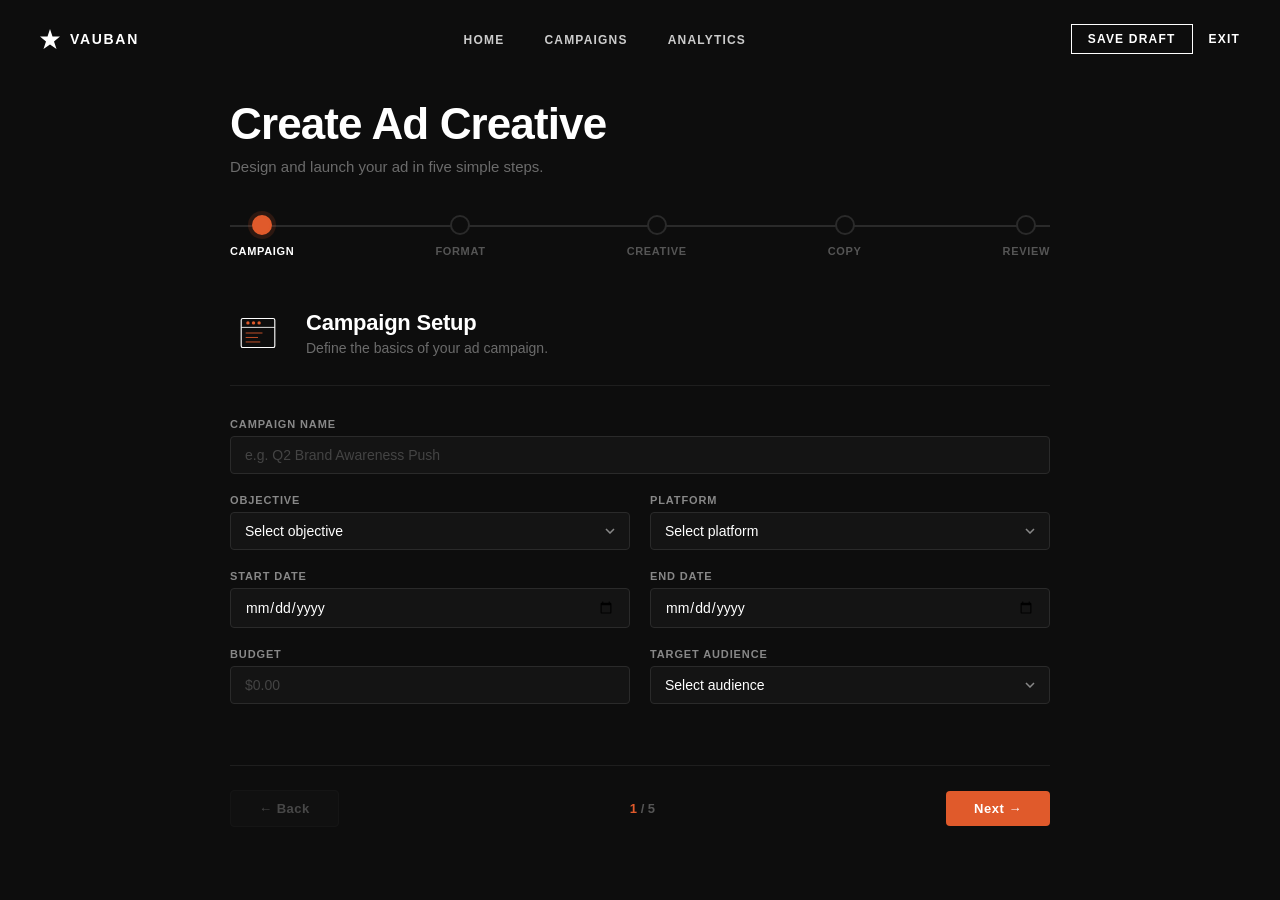
==== ad-workflow.html @ c6dcc896 "Add multi-step ad creative workflow 5-step wizard: Campaign Setup, Ad Format, Creative Design, Copy " ====
<!DOCTYPE html>
<html lang="en">
<head>
  <meta charset="UTF-8" />
  <meta name="viewport" content="width=device-width, initial-scale=1.0" />
  <title>Vauban — Create Ad</title>
  <link rel="stylesheet" href="styles.css" />
  <link rel="stylesheet" href="ad-workflow.css" />
</head>
<body>

  <!-- Navigation -->
  <nav class="nav">
    <div class="nav-logo">
      <svg width="20" height="20" viewBox="0 0 20 20" fill="none" xmlns="http://www.w3.org/2000/svg">
        <path d="M10 0L12.5 7.5H20L14 12.5L16.5 20L10 15.5L3.5 20L6 12.5L0 7.5H7.5L10 0Z" fill="white"/>
      </svg>
      <span class="nav-logo-text">VAUBAN</span>
    </div>
    <ul class="nav-links">
      <li><a href="index.html">HOME</a></li>
      <li><a href="#">CAMPAIGNS</a></li>
      <li><a href="#">ANALYTICS</a></li>
    </ul>
    <div class="nav-actions">
      <a href="#" class="btn-login">SAVE DRAFT</a>
      <a href="#" class="btn-get-started">EXIT</a>
    </div>
  </nav>

  <!-- Workflow Container -->
  <main class="workflow">

    <!-- Page Header -->
    <div class="workflow-header">
      <h1 class="workflow-title">Create Ad Creative</h1>
      <p class="workflow-subtitle">Design and launch your ad in five simple steps.</p>
    </div>

    <!-- Step Progress Bar -->
    <div class="stepper">
      <div class="stepper-track">
        <div class="stepper-fill" id="stepperFill"></div>
      </div>
      <div class="stepper-steps">
        <button class="stepper-step active" data-step="1">
          <span class="stepper-dot"></span>
          <span class="stepper-label">Campaign</span>
        </button>
        <button class="stepper-step" data-step="2">
          <span class="stepper-dot"></span>
          <span class="stepper-label">Format</span>
        </button>
        <button class="stepper-step" data-step="3">
          <span class="stepper-dot"></span>
          <span class="stepper-label">Creative</span>
        </button>
        <button class="stepper-step" data-step="4">
          <span class="stepper-dot"></span>
          <span class="stepper-label">Copy</span>
        </button>
        <button class="stepper-step" data-step="5">
          <span class="stepper-dot"></span>
          <span class="stepper-label">Review</span>
        </button>
      </div>
    </div>

    <!-- Step Panels -->
    <div class="steps-container">

      <!-- Step 1: Campaign Setup -->
      <section class="step-panel active" data-panel="1">
        <div class="panel-header">
          <div class="panel-icon">
            <svg viewBox="0 0 100 100" fill="none" xmlns="http://www.w3.org/2000/svg">
              <rect x="20" y="24" width="60" height="52" rx="3" stroke="white" stroke-width="2"/>
              <line x1="20" y1="40" x2="80" y2="40" stroke="white" stroke-width="1.5"/>
              <circle cx="32" cy="32" r="3" fill="#e05a2b"/>
              <circle cx="42" cy="32" r="3" fill="#e05a2b"/>
              <circle cx="52" cy="32" r="3" fill="#e05a2b"/>
              <line x1="28" y1="50" x2="58" y2="50" stroke="#e05a2b" stroke-width="1.5"/>
              <line x1="28" y1="58" x2="50" y2="58" stroke="#e05a2b" stroke-width="1.5"/>
              <line x1="28" y1="66" x2="54" y2="66" stroke="#e05a2b" stroke-width="1.5"/>
            </svg>
          </div>
          <div>
            <h2 class="panel-title">Campaign Setup</h2>
            <p class="panel-desc">Define the basics of your ad campaign.</p>
          </div>
        </div>
        <div class="form-grid">
          <div class="form-group full-width">
            <label class="form-label" for="campaignName">Campaign Name</label>
            <input type="text" id="campaignName" class="form-input" placeholder="e.g. Q2 Brand Awareness Push" />
          </div>
          <div class="form-group">
            <label class="form-label" for="objective">Objective</label>
            <select id="objective" class="form-select">
              <option value="">Select objective</option>
              <option value="awareness">Brand Awareness</option>
              <option value="traffic">Website Traffic</option>
              <option value="engagement">Engagement</option>
              <option value="leads">Lead Generation</option>
              <option value="conversions">Conversions</option>
              <option value="app-installs">App Installs</option>
            </select>
          </div>
          <div class="form-group">
            <label class="form-label" for="platform">Platform</label>
            <select id="platform" class="form-select">
              <option value="">Select platform</option>
              <option value="meta">Meta (Facebook & Instagram)</option>
              <option value="google">Google Ads</option>
              <option value="tiktok">TikTok</option>
              <option value="linkedin">LinkedIn</option>
              <option value="x">X (Twitter)</option>
              <option value="youtube">YouTube</option>
            </select>
          </div>
          <div class="form-group">
            <label class="form-label" for="startDate">Start Date</label>
            <input type="date" id="startDate" class="form-input" />
          </div>
          <div class="form-group">
            <label class="form-label" for="endDate">End Date</label>
            <input type="date" id="endDate" class="form-input" />
          </div>
          <div class="form-group">
            <label class="form-label" for="budget">Budget</label>
            <input type="text" id="budget" class="form-input" placeholder="$0.00" />
          </div>
          <div class="form-group">
            <label class="form-label" for="audience">Target Audience</label>
            <select id="audience" class="form-select">
              <option value="">Select audience</option>
              <option value="broad">Broad Reach</option>
              <option value="custom">Custom Audience</option>
              <option value="lookalike">Lookalike Audience</option>
              <option value="retargeting">Retargeting</option>
            </select>
          </div>
        </div>
      </section>

      <!-- Step 2: Ad Format -->
      <section class="step-panel" data-panel="2">
        <div class="panel-header">
          <div class="panel-icon">
            <svg viewBox="0 0 100 100" fill="none" xmlns="http://www.w3.org/2000/svg">
              <rect x="12" y="22" width="34" height="56" rx="3" stroke="white" stroke-width="2"/>
              <rect x="54" y="22" width="34" height="34" rx="3" stroke="white" stroke-width="2"/>
              <rect x="54" y="64" width="34" height="14" rx="2" stroke="white" stroke-width="2"/>
              <line x1="20" y1="38" x2="38" y2="38" stroke="#e05a2b" stroke-width="1.5"/>
              <line x1="20" y1="46" x2="34" y2="46" stroke="#e05a2b" stroke-width="1.5"/>
              <polygon points="67,34 67,48 79,41" stroke="#e05a2b" stroke-width="2" fill="none"/>
            </svg>
          </div>
          <div>
            <h2 class="panel-title">Ad Format</h2>
            <p class="panel-desc">Choose how your ad will appear.</p>
          </div>
        </div>
        <div class="format-grid">
          <label class="format-card">
            <input type="radio" name="adFormat" value="single-image" checked />
            <div class="format-card-inner">
              <svg viewBox="0 0 80 80" fill="none" xmlns="http://www.w3.org/2000/svg">
                <rect x="8" y="14" width="64" height="52" rx="3" stroke="white" stroke-width="1.5"/>
                <circle cx="26" cy="32" r="6" stroke="#e05a2b" stroke-width="1.5"/>
                <polyline points="8,54 28,38 48,50 58,42 72,54" stroke="#e05a2b" stroke-width="1.5" fill="none"/>
              </svg>
              <span class="format-name">Single Image</span>
              <span class="format-desc">One powerful static visual</span>
            </div>
          </label>
          <label class="format-card">
            <input type="radio" name="adFormat" value="carousel" />
            <div class="format-card-inner">
              <svg viewBox="0 0 80 80" fill="none" xmlns="http://www.w3.org/2000/svg">
                <rect x="4" y="18" width="40" height="44" rx="3" stroke="white" stroke-width="1.5"/>
                <rect x="20" y="14" width="40" height="44" rx="3" stroke="white" stroke-width="1.5" fill="#0d0d0d"/>
                <rect x="36" y="10" width="40" height="44" rx="3" stroke="white" stroke-width="1.5" fill="#0d0d0d"/>
                <line x1="44" y1="28" x2="68" y2="28" stroke="#e05a2b" stroke-width="1.5"/>
                <line x1="44" y1="36" x2="62" y2="36" stroke="#e05a2b" stroke-width="1.5"/>
              </svg>
              <span class="format-name">Carousel</span>
              <span class="format-desc">Multiple swipeable cards</span>
            </div>
          </label>
          <label class="format-card">
            <input type="radio" name="adFormat" value="video" />
            <div class="format-card-inner">
              <svg viewBox="0 0 80 80" fill="none" xmlns="http://www.w3.org/2000/svg">
                <rect x="8" y="14" width="64" height="52" rx="3" stroke="white" stroke-width="1.5"/>
                <polygon points="32,28 32,52 56,40" stroke="#e05a2b" stroke-width="2" fill="none"/>
              </svg>
              <span class="format-name">Video</span>
              <span class="format-desc">Short-form video ad</span>
            </div>
          </label>
          <label class="format-card">
            <input type="radio" name="adFormat" value="stories" />
            <div class="format-card-inner">
              <svg viewBox="0 0 80 80" fill="none" xmlns="http://www.w3.org/2000/svg">
                <rect x="22" y="6" width="36" height="68" rx="4" stroke="white" stroke-width="1.5"/>
                <rect x="26" y="12" width="28" height="50" rx="2" stroke="white" stroke-width="1"/>
                <circle cx="40" cy="68" r="2" stroke="white" stroke-width="1"/>
                <line x1="30" y1="30" x2="50" y2="30" stroke="#e05a2b" stroke-width="1.5"/>
                <line x1="30" y1="38" x2="44" y2="38" stroke="#e05a2b" stroke-width="1.5"/>
              </svg>
              <span class="format-name">Stories</span>
              <span class="format-desc">Full-screen vertical format</span>
            </div>
          </label>
          <label class="format-card">
            <input type="radio" name="adFormat" value="banner" />
            <div class="format-card-inner">
              <svg viewBox="0 0 80 80" fill="none" xmlns="http://www.w3.org/2000/svg">
                <rect x="4" y="28" width="72" height="24" rx="2" stroke="white" stroke-width="1.5"/>
                <line x1="12" y1="36" x2="40" y2="36" stroke="#e05a2b" stroke-width="1.5"/>
                <line x1="12" y1="44" x2="32" y2="44" stroke="#e05a2b" stroke-width="1.5"/>
                <rect x="56" y="34" width="14" height="12" rx="2" stroke="#e05a2b" stroke-width="1.5"/>
              </svg>
              <span class="format-name">Banner</span>
              <span class="format-desc">Standard display banner</span>
            </div>
          </label>
          <label class="format-card">
            <input type="radio" name="adFormat" value="native" />
            <div class="format-card-inner">
              <svg viewBox="0 0 80 80" fill="none" xmlns="http://www.w3.org/2000/svg">
                <rect x="8" y="10" width="64" height="60" rx="3" stroke="white" stroke-width="1.5"/>
                <rect x="14" y="16" width="52" height="28" rx="2" stroke="white" stroke-width="1"/>
                <line x1="14" y1="52" x2="52" y2="52" stroke="#e05a2b" stroke-width="1.5"/>
                <line x1="14" y1="60" x2="40" y2="60" stroke="#e05a2b" stroke-width="1.5"/>
              </svg>
              <span class="format-name">Native</span>
              <span class="format-desc">Blends with platform content</span>
            </div>
          </label>
        </div>
        <div class="form-grid" style="margin-top: 32px;">
          <div class="form-group">
            <label class="form-label" for="aspectRatio">Aspect Ratio</label>
            <select id="aspectRatio" class="form-select">
              <option value="1:1">1:1 Square</option>
              <option value="16:9">16:9 Landscape</option>
              <option value="9:16">9:16 Portrait</option>
              <option value="4:5">4:5 Vertical</option>
            </select>
          </div>
          <div class="form-group">
            <label class="form-label" for="placement">Placement</label>
            <select id="placement" class="form-select">
              <option value="auto">Automatic</option>
              <option value="feed">Feed</option>
              <option value="stories">Stories / Reels</option>
              <option value="sidebar">Sidebar</option>
              <option value="search">Search Results</option>
            </select>
          </div>
        </div>
      </section>

      <!-- Step 3: Creative Design -->
      <section class="step-panel" data-panel="3">
        <div class="panel-header">
          <div class="panel-icon">
            <svg viewBox="0 0 100 100" fill="none" xmlns="http://www.w3.org/2000/svg">
              <rect x="18" y="18" width="64" height="64" rx="3" stroke="white" stroke-width="2"/>
              <circle cx="36" cy="38" r="8" stroke="#e05a2b" stroke-width="2"/>
              <polyline points="18,70 38,50 56,62 68,48 82,62" stroke="#e05a2b" stroke-width="2" fill="none"/>
              <line x1="62" y1="18" x2="62" y2="38" stroke="white" stroke-width="1.5"/>
              <line x1="62" y1="28" x2="82" y2="28" stroke="white" stroke-width="1.5"/>
            </svg>
          </div>
          <div>
            <h2 class="panel-title">Creative Design</h2>
            <p class="panel-desc">Upload assets and design your ad visual.</p>
          </div>
        </div>
        <div class="creative-layout">
          <div class="upload-zone" id="uploadZone">
            <svg width="48" height="48" viewBox="0 0 48 48" fill="none" xmlns="http://www.w3.org/2000/svg">
              <rect x="4" y="4" width="40" height="40" rx="4" stroke="#444" stroke-width="1.5" stroke-dasharray="4 4"/>
              <line x1="24" y1="14" x2="24" y2="34" stroke="#e05a2b" stroke-width="2"/>
              <line x1="14" y1="24" x2="34" y2="24" stroke="#e05a2b" stroke-width="2"/>
            </svg>
            <p class="upload-text">Drag and drop files here, or <span class="upload-link">browse</span></p>
            <p class="upload-hint">PNG, JPG, MP4 up to 50MB</p>
          </div>
          <div class="design-options">
            <div class="form-group">
              <label class="form-label" for="bgColor">Background Color</label>
              <div class="color-input-wrap">
                <input type="color" id="bgColor" class="form-color" value="#0d0d0d" />
                <input type="text" class="form-input" value="#0d0d0d" placeholder="#000000" />
              </div>
            </div>
            <div class="form-group">
              <label class="form-label" for="accentColor">Accent Color</label>
              <div class="color-input-wrap">
                <input type="color" id="accentColor" class="form-color" value="#e05a2b" />
                <input type="text" class="form-input" value="#e05a2b" placeholder="#e05a2b" />
              </div>
            </div>
            <div class="form-group">
              <label class="form-label">Logo Position</label>
              <div class="position-grid">
                <button class="pos-btn active" data-pos="top-left">TL</button>
                <button class="pos-btn" data-pos="top-center">TC</button>
                <button class="pos-btn" data-pos="top-right">TR</button>
                <button class="pos-btn" data-pos="bottom-left">BL</button>
                <button class="pos-btn" data-pos="bottom-center">BC</button>
                <button class="pos-btn" data-pos="bottom-right">BR</button>
              </div>
            </div>
            <div class="form-group">
              <label class="form-label" for="overlayStyle">Overlay Style</label>
              <select id="overlayStyle" class="form-select">
                <option value="none">None</option>
                <option value="gradient-dark">Dark Gradient</option>
                <option value="gradient-light">Light Gradient</option>
                <option value="solid-dark">Solid Dark Overlay</option>
                <option value="blur">Background Blur</option>
              </select>
            </div>
          </div>
        </div>
      </section>

      <!-- Step 4: Copy & Text -->
      <section class="step-panel" data-panel="4">
        <div class="panel-header">
          <div class="panel-icon">
            <svg viewBox="0 0 100 100" fill="none" xmlns="http://www.w3.org/2000/svg">
              <rect x="18" y="20" width="64" height="60" rx="3" stroke="white" stroke-width="2"/>
              <line x1="28" y1="36" x2="72" y2="36" stroke="#e05a2b" stroke-width="2.5"/>
              <line x1="28" y1="48" x2="66" y2="48" stroke="#e05a2b" stroke-width="1.5"/>
              <line x1="28" y1="56" x2="58" y2="56" stroke="#e05a2b" stroke-width="1.5"/>
              <line x1="28" y1="64" x2="62" y2="64" stroke="#e05a2b" stroke-width="1.5"/>
              <path d="M42 14 L50 20 L58 14" stroke="white" stroke-width="2" fill="none"/>
            </svg>
          </div>
          <div>
            <h2 class="panel-title">Copy & Text</h2>
            <p class="panel-desc">Write compelling ad copy that converts.</p>
          </div>
        </div>
        <div class="form-grid">
          <div class="form-group full-width">
            <label class="form-label" for="headline">Headline</label>
            <input type="text" id="headline" class="form-input" placeholder="Grab attention in a few words" maxlength="40" />
            <span class="char-count"><span id="headlineCount">0</span>/40</span>
          </div>
          <div class="form-group full-width">
            <label class="form-label" for="primaryText">Primary Text</label>
            <textarea id="primaryText" class="form-textarea" rows="3" placeholder="Tell your story. What makes your offer unique?" maxlength="125"></textarea>
            <span class="char-count"><span id="primaryCount">0</span>/125</span>
          </div>
          <div class="form-group full-width">
            <label class="form-label" for="description">Description</label>
            <textarea id="description" class="form-textarea" rows="2" placeholder="Additional details shown below the headline" maxlength="250"></textarea>
            <span class="char-count"><span id="descCount">0</span>/250</span>
          </div>
          <div class="form-group">
            <label class="form-label" for="ctaButton">Call to Action</label>
            <select id="ctaButton" class="form-select">
              <option value="learn-more">Learn More</option>
              <option value="shop-now">Shop Now</option>
              <option value="sign-up">Sign Up</option>
              <option value="get-started">Get Started</option>
              <option value="book-now">Book Now</option>
              <option value="contact-us">Contact Us</option>
              <option value="download">Download</option>
              <option value="apply-now">Apply Now</option>
            </select>
          </div>
          <div class="form-group">
            <label class="form-label" for="destUrl">Destination URL</label>
            <input type="url" id="destUrl" class="form-input" placeholder="https://example.com/landing" />
          </div>
          <div class="form-group full-width">
            <label class="form-label" for="displayUrl">Display URL (optional)</label>
            <input type="text" id="displayUrl" class="form-input" placeholder="example.com/promo" />
          </div>
        </div>
      </section>

      <!-- Step 5: Review & Launch -->
      <section class="step-panel" data-panel="5">
        <div class="panel-header">
          <div class="panel-icon">
            <svg viewBox="0 0 100 100" fill="none" xmlns="http://www.w3.org/2000/svg">
              <circle cx="50" cy="50" r="30" stroke="white" stroke-width="2"/>
              <polyline points="38,50 48,60 66,40" stroke="#e05a2b" stroke-width="3" fill="none"/>
              <line x1="50" y1="14" x2="50" y2="20" stroke="white" stroke-width="2"/>
              <line x1="50" y1="80" x2="50" y2="86" stroke="white" stroke-width="2"/>
              <line x1="14" y1="50" x2="20" y2="50" stroke="white" stroke-width="2"/>
              <line x1="80" y1="50" x2="86" y2="50" stroke="white" stroke-width="2"/>
            </svg>
          </div>
          <div>
            <h2 class="panel-title">Review & Launch</h2>
            <p class="panel-desc">Double-check everything before going live.</p>
          </div>
        </div>
        <div class="review-grid">
          <div class="review-card">
            <h3 class="review-card-title">Campaign</h3>
            <div class="review-row"><span class="review-label">Name</span><span class="review-value" id="revName">--</span></div>
            <div class="review-row"><span class="review-label">Objective</span><span class="review-value" id="revObjective">--</span></div>
            <div class="review-row"><span class="review-label">Platform</span><span class="review-value" id="revPlatform">--</span></div>
            <div class="review-row"><span class="review-label">Budget</span><span class="review-value" id="revBudget">--</span></div>
            <div class="review-row"><span class="review-label">Schedule</span><span class="review-value" id="revSchedule">--</span></div>
          </div>
          <div class="review-card">
            <h3 class="review-card-title">Format & Creative</h3>
            <div class="review-row"><span class="review-label">Ad Format</span><span class="review-value" id="revFormat">--</span></div>
            <div class="review-row"><span class="review-label">Aspect Ratio</span><span class="review-value" id="revRatio">--</span></div>
            <div class="review-row"><span class="review-label">Placement</span><span class="review-value" id="revPlacement">--</span></div>
            <div class="review-row"><span class="review-label">Overlay</span><span class="review-value" id="revOverlay">--</span></div>
          </div>
          <div class="review-card">
            <h3 class="review-card-title">Ad Copy</h3>
            <div class="review-row"><span class="review-label">Headline</span><span class="review-value" id="revHeadline">--</span></div>
            <div class="review-row"><span class="review-label">Primary Text</span><span class="review-value" id="revPrimary">--</span></div>
            <div class="review-row"><span class="review-label">CTA</span><span class="review-value" id="revCta">--</span></div>
            <div class="review-row"><span class="review-label">Destination</span><span class="review-value" id="revUrl">--</span></div>
          </div>
        </div>
      </section>
    </div>

    <!-- Navigation Buttons -->
    <div class="workflow-nav">
      <button class="wf-btn wf-btn-secondary" id="btnBack" disabled>
        &larr; Back
      </button>
      <div class="step-indicator">
        <span id="currentStep">1</span> / 5
      </div>
      <button class="wf-btn wf-btn-primary" id="btnNext">
        Next &rarr;
      </button>
    </div>

  </main>

  <script src="ad-workflow.js"></script>
</body>
</html>
---- styles.css ----
/* ── Reset & base ── */
*, *::before, *::after {
  box-sizing: border-box;
  margin: 0;
  padding: 0;
}

html, body {
  height: 100%;
}

body {
  background-color: #0d0d0d;
  color: #ffffff;
  font-family: -apple-system, BlinkMacSystemFont, 'Segoe UI', Helvetica, Arial, sans-serif;
  -webkit-font-smoothing: antialiased;
}

a {
  text-decoration: none;
  color: inherit;
}

/* ── Navigation ── */
.nav {
  display: flex;
  align-items: center;
  justify-content: space-between;
  padding: 24px 40px;
  position: fixed;
  top: 0;
  left: 0;
  right: 0;
  z-index: 100;
  background: #0d0d0d;
}

.nav-logo {
  display: flex;
  align-items: center;
  gap: 10px;
}

.nav-logo svg {
  flex-shrink: 0;
}

.nav-logo-text {
  font-size: 14px;
  font-weight: 700;
  letter-spacing: 0.12em;
  color: #ffffff;
}

.nav-links {
  display: flex;
  list-style: none;
  gap: 40px;
}

.nav-links a {
  font-size: 12px;
  font-weight: 600;
  letter-spacing: 0.1em;
  color: #cccccc;
  transition: color 0.2s;
}

.nav-links a:hover {
  color: #ffffff;
}

.nav-actions {
  display: flex;
  align-items: center;
  gap: 16px;
}

.btn-login {
  font-size: 12px;
  font-weight: 600;
  letter-spacing: 0.1em;
  color: #ffffff;
  border: 1px solid #ffffff;
  padding: 7px 16px;
  transition: background 0.2s, color 0.2s;
}

.btn-login:hover {
  background: #ffffff;
  color: #0d0d0d;
}

.btn-get-started {
  font-size: 12px;
  font-weight: 600;
  letter-spacing: 0.1em;
  color: #ffffff;
  transition: opacity 0.2s;
}

.btn-get-started:hover {
  opacity: 0.7;
}

/* ── Hero ── */
.hero {
  display: flex;
  align-items: flex-end;
  min-height: 100vh;
  padding: 0 40px 80px;
}

.hero-content {
  max-width: 700px;
}

.hero-title {
  font-size: clamp(36px, 5.5vw, 72px);
  font-weight: 800;
  line-height: 1.08;
  letter-spacing: -0.02em;
  color: #ffffff;
}

.hero-subtitle {
  color: #6b6b6b;
  font-weight: 700;
}

.hero-cta {
  display: inline-block;
  margin-top: 32px;
  font-size: 16px;
  font-weight: 600;
  color: #e05a2b;
  letter-spacing: 0.01em;
  transition: opacity 0.2s;
}

.hero-cta:hover {
  opacity: 0.8;
}

/* ── Process section ── */
.process {
  padding: 0 0 80px;
}

.process-divider {
  height: 1px;
  background: #2a2a2a;
  margin: 0 40px 0;
}

.process-steps {
  display: flex;
  align-items: center;
  padding: 0 40px;
  gap: 0;
  overflow-x: auto;
}

/* Connector line between steps / box */
.connector {
  flex: 0 0 1px;
  width: 40px;
  height: 1px;
  background: #e05a2b;
  min-width: 24px;
}

/* Process box that wraps Pick → Invest */
.process-box {
  display: flex;
  align-items: center;
  border: 1px solid #2a2a2a;
  padding: 0 8px;
  gap: 0;
}

/* Individual step */
.step {
  display: flex;
  flex-direction: column;
  align-items: center;
  padding: 20px 24px 28px;
  gap: 16px;
  min-width: 120px;
}

.step-outside {
  min-width: 140px;
}

.step-label {
  font-size: 12px;
  font-weight: 500;
  letter-spacing: 0.04em;
  color: #888888;
  white-space: nowrap;
  align-self: center;
}

.step-icon {
  width: 80px;
  height: 80px;
  display: flex;
  align-items: center;
  justify-content: center;
}

.step-icon svg {
  width: 100%;
  height: 100%;
}

/* ── Responsive ── */
@media (max-width: 900px) {
  .nav-links {
    display: none;
  }

  .hero {
    padding-bottom: 60px;
  }

  .process-steps {
    padding: 0 20px;
  }

  .step {
    min-width: 90px;
    padding: 16px 12px 20px;
  }

  .step-icon {
    width: 60px;
    height: 60px;
  }
}

@media (max-width: 600px) {
  .nav {
    padding: 18px 20px;
  }

  .hero {
    padding: 0 20px 48px;
  }

  .process-divider {
    margin: 0 20px;
  }
}
---- ad-workflow.css ----
/* ── Workflow Layout ── */
.workflow {
  max-width: 900px;
  margin: 0 auto;
  padding: 100px 40px 60px;
}

.workflow-header {
  margin-bottom: 40px;
}

.workflow-title {
  font-size: clamp(28px, 4vw, 44px);
  font-weight: 800;
  letter-spacing: -0.02em;
  line-height: 1.1;
}

.workflow-subtitle {
  margin-top: 10px;
  font-size: 15px;
  color: #6b6b6b;
  font-weight: 500;
}

/* ── Stepper ── */
.stepper {
  position: relative;
  margin-bottom: 48px;
}

.stepper-track {
  position: absolute;
  top: 10px;
  left: 0;
  right: 0;
  height: 2px;
  background: #2a2a2a;
  z-index: 0;
}

.stepper-fill {
  height: 100%;
  width: 0%;
  background: #e05a2b;
  transition: width 0.4s ease;
}

.stepper-steps {
  display: flex;
  justify-content: space-between;
  position: relative;
  z-index: 1;
}

.stepper-step {
  display: flex;
  flex-direction: column;
  align-items: center;
  gap: 10px;
  background: none;
  border: none;
  cursor: pointer;
  padding: 0;
}

.stepper-dot {
  width: 20px;
  height: 20px;
  border-radius: 50%;
  border: 2px solid #2a2a2a;
  background: #0d0d0d;
  transition: border-color 0.3s, background 0.3s, box-shadow 0.3s;
}

.stepper-step.active .stepper-dot,
.stepper-step.completed .stepper-dot {
  border-color: #e05a2b;
  background: #e05a2b;
  box-shadow: 0 0 0 4px rgba(224, 90, 43, 0.15);
}

.stepper-step.completed .stepper-dot {
  box-shadow: none;
}

.stepper-label {
  font-size: 11px;
  font-weight: 600;
  letter-spacing: 0.06em;
  text-transform: uppercase;
  color: #555;
  transition: color 0.3s;
}

.stepper-step.active .stepper-label {
  color: #ffffff;
}

.stepper-step.completed .stepper-label {
  color: #e05a2b;
}

/* ── Step Panels ── */
.steps-container {
  min-height: 420px;
}

.step-panel {
  display: none;
  animation: fadeIn 0.35s ease;
}

.step-panel.active {
  display: block;
}

@keyframes fadeIn {
  from { opacity: 0; transform: translateY(12px); }
  to   { opacity: 1; transform: translateY(0); }
}

.panel-header {
  display: flex;
  align-items: center;
  gap: 20px;
  margin-bottom: 32px;
  padding-bottom: 24px;
  border-bottom: 1px solid #1e1e1e;
}

.panel-icon {
  width: 56px;
  height: 56px;
  flex-shrink: 0;
}

.panel-icon svg {
  width: 100%;
  height: 100%;
}

.panel-title {
  font-size: 22px;
  font-weight: 700;
  letter-spacing: -0.01em;
}

.panel-desc {
  margin-top: 4px;
  font-size: 14px;
  color: #6b6b6b;
  font-weight: 400;
}

/* ── Forms ── */
.form-grid {
  display: grid;
  grid-template-columns: 1fr 1fr;
  gap: 20px;
}

.form-group {
  display: flex;
  flex-direction: column;
  gap: 6px;
  position: relative;
}

.form-group.full-width {
  grid-column: 1 / -1;
}

.form-label {
  font-size: 11px;
  font-weight: 600;
  text-transform: uppercase;
  letter-spacing: 0.08em;
  color: #888;
}

.form-input,
.form-select,
.form-textarea {
  background: #141414;
  border: 1px solid #2a2a2a;
  color: #ffffff;
  font-family: inherit;
  font-size: 14px;
  font-weight: 500;
  padding: 10px 14px;
  border-radius: 4px;
  outline: none;
  transition: border-color 0.2s;
}

.form-input:focus,
.form-select:focus,
.form-textarea:focus {
  border-color: #e05a2b;
}

.form-input::placeholder,
.form-textarea::placeholder {
  color: #444;
}

.form-select {
  appearance: none;
  background-image: url("data:image/svg+xml,%3Csvg width='10' height='6' viewBox='0 0 10 6' fill='none' xmlns='http://www.w3.org/2000/svg'%3E%3Cpath d='M1 1L5 5L9 1' stroke='%23888' stroke-width='1.5'/%3E%3C/svg%3E");
  background-repeat: no-repeat;
  background-position: right 14px center;
  padding-right: 36px;
}

.form-select option {
  background: #141414;
  color: #ffffff;
}

.form-textarea {
  resize: vertical;
  min-height: 60px;
}

.char-count {
  position: absolute;
  right: 0;
  top: 0;
  font-size: 10px;
  color: #555;
  font-weight: 500;
}

/* ── Format Cards (Step 2) ── */
.format-grid {
  display: grid;
  grid-template-columns: repeat(3, 1fr);
  gap: 16px;
}

.format-card {
  cursor: pointer;
}

.format-card input {
  display: none;
}

.format-card-inner {
  display: flex;
  flex-direction: column;
  align-items: center;
  gap: 10px;
  padding: 24px 16px 20px;
  border: 1px solid #2a2a2a;
  border-radius: 6px;
  transition: border-color 0.2s, background 0.2s;
}

.format-card-inner svg {
  width: 56px;
  height: 56px;
}

.format-card input:checked + .format-card-inner {
  border-color: #e05a2b;
  background: rgba(224, 90, 43, 0.06);
}

.format-card-inner:hover {
  border-color: #444;
}

.format-name {
  font-size: 13px;
  font-weight: 700;
  color: #fff;
}

.format-desc {
  font-size: 11px;
  color: #666;
  text-align: center;
}

/* ── Creative Design (Step 3) ── */
.creative-layout {
  display: grid;
  grid-template-columns: 1fr 1fr;
  gap: 28px;
}

.upload-zone {
  display: flex;
  flex-direction: column;
  align-items: center;
  justify-content: center;
  gap: 14px;
  padding: 48px 24px;
  border: 2px dashed #2a2a2a;
  border-radius: 8px;
  text-align: center;
  transition: border-color 0.2s;
  cursor: pointer;
  min-height: 240px;
}

.upload-zone:hover,
.upload-zone.drag-over {
  border-color: #e05a2b;
}

.upload-text {
  font-size: 14px;
  color: #888;
}

.upload-link {
  color: #e05a2b;
  font-weight: 600;
  cursor: pointer;
}

.upload-hint {
  font-size: 11px;
  color: #555;
}

.design-options {
  display: flex;
  flex-direction: column;
  gap: 20px;
}

.color-input-wrap {
  display: flex;
  gap: 10px;
  align-items: center;
}

.form-color {
  width: 40px;
  height: 38px;
  border: 1px solid #2a2a2a;
  border-radius: 4px;
  background: none;
  cursor: pointer;
  padding: 2px;
}

.form-color::-webkit-color-swatch-wrapper {
  padding: 0;
}

.form-color::-webkit-color-swatch {
  border: none;
  border-radius: 2px;
}

.color-input-wrap .form-input {
  flex: 1;
}

.position-grid {
  display: grid;
  grid-template-columns: repeat(3, 1fr);
  gap: 6px;
}

.pos-btn {
  padding: 8px;
  font-size: 10px;
  font-weight: 700;
  letter-spacing: 0.06em;
  background: #141414;
  border: 1px solid #2a2a2a;
  color: #666;
  border-radius: 4px;
  cursor: pointer;
  transition: border-color 0.2s, color 0.2s, background 0.2s;
}

.pos-btn:hover {
  border-color: #444;
  color: #aaa;
}

.pos-btn.active {
  border-color: #e05a2b;
  color: #e05a2b;
  background: rgba(224, 90, 43, 0.08);
}

/* ── Review (Step 5) ── */
.review-grid {
  display: flex;
  flex-direction: column;
  gap: 20px;
}

.review-card {
  border: 1px solid #1e1e1e;
  border-radius: 6px;
  padding: 20px 24px;
}

.review-card-title {
  font-size: 13px;
  font-weight: 700;
  text-transform: uppercase;
  letter-spacing: 0.08em;
  color: #e05a2b;
  margin-bottom: 16px;
}

.review-row {
  display: flex;
  justify-content: space-between;
  padding: 8px 0;
  border-bottom: 1px solid #141414;
}

.review-row:last-child {
  border-bottom: none;
}

.review-label {
  font-size: 13px;
  color: #666;
  font-weight: 500;
}

.review-value {
  font-size: 13px;
  color: #fff;
  font-weight: 600;
  text-align: right;
  max-width: 60%;
  overflow: hidden;
  text-overflow: ellipsis;
  white-space: nowrap;
}

/* ── Workflow Nav ── */
.workflow-nav {
  display: flex;
  align-items: center;
  justify-content: space-between;
  margin-top: 40px;
  padding-top: 24px;
  border-top: 1px solid #1e1e1e;
}

.step-indicator {
  font-size: 13px;
  color: #555;
  font-weight: 600;
}

#currentStep {
  color: #e05a2b;
}

.wf-btn {
  font-family: inherit;
  font-size: 13px;
  font-weight: 700;
  letter-spacing: 0.04em;
  padding: 10px 28px;
  border: none;
  border-radius: 4px;
  cursor: pointer;
  transition: background 0.2s, opacity 0.2s;
}

.wf-btn:disabled {
  opacity: 0.3;
  cursor: not-allowed;
}

.wf-btn-secondary {
  background: #1a1a1a;
  color: #ccc;
  border: 1px solid #2a2a2a;
}

.wf-btn-secondary:hover:not(:disabled) {
  background: #222;
}

.wf-btn-primary {
  background: #e05a2b;
  color: #fff;
}

.wf-btn-primary:hover:not(:disabled) {
  background: #c94d24;
}

.wf-btn-launch {
  background: #e05a2b;
  color: #fff;
  font-size: 15px;
  padding: 12px 40px;
}

.wf-btn-launch:hover {
  background: #c94d24;
}

/* ── Responsive ── */
@media (max-width: 700px) {
  .workflow {
    padding: 90px 20px 40px;
  }

  .form-grid {
    grid-template-columns: 1fr;
  }

  .format-grid {
    grid-template-columns: 1fr 1fr;
  }

  .creative-layout {
    grid-template-columns: 1fr;
  }

  .stepper-label {
    font-size: 9px;
  }
}

@media (max-width: 480px) {
  .format-grid {
    grid-template-columns: 1fr;
  }
}
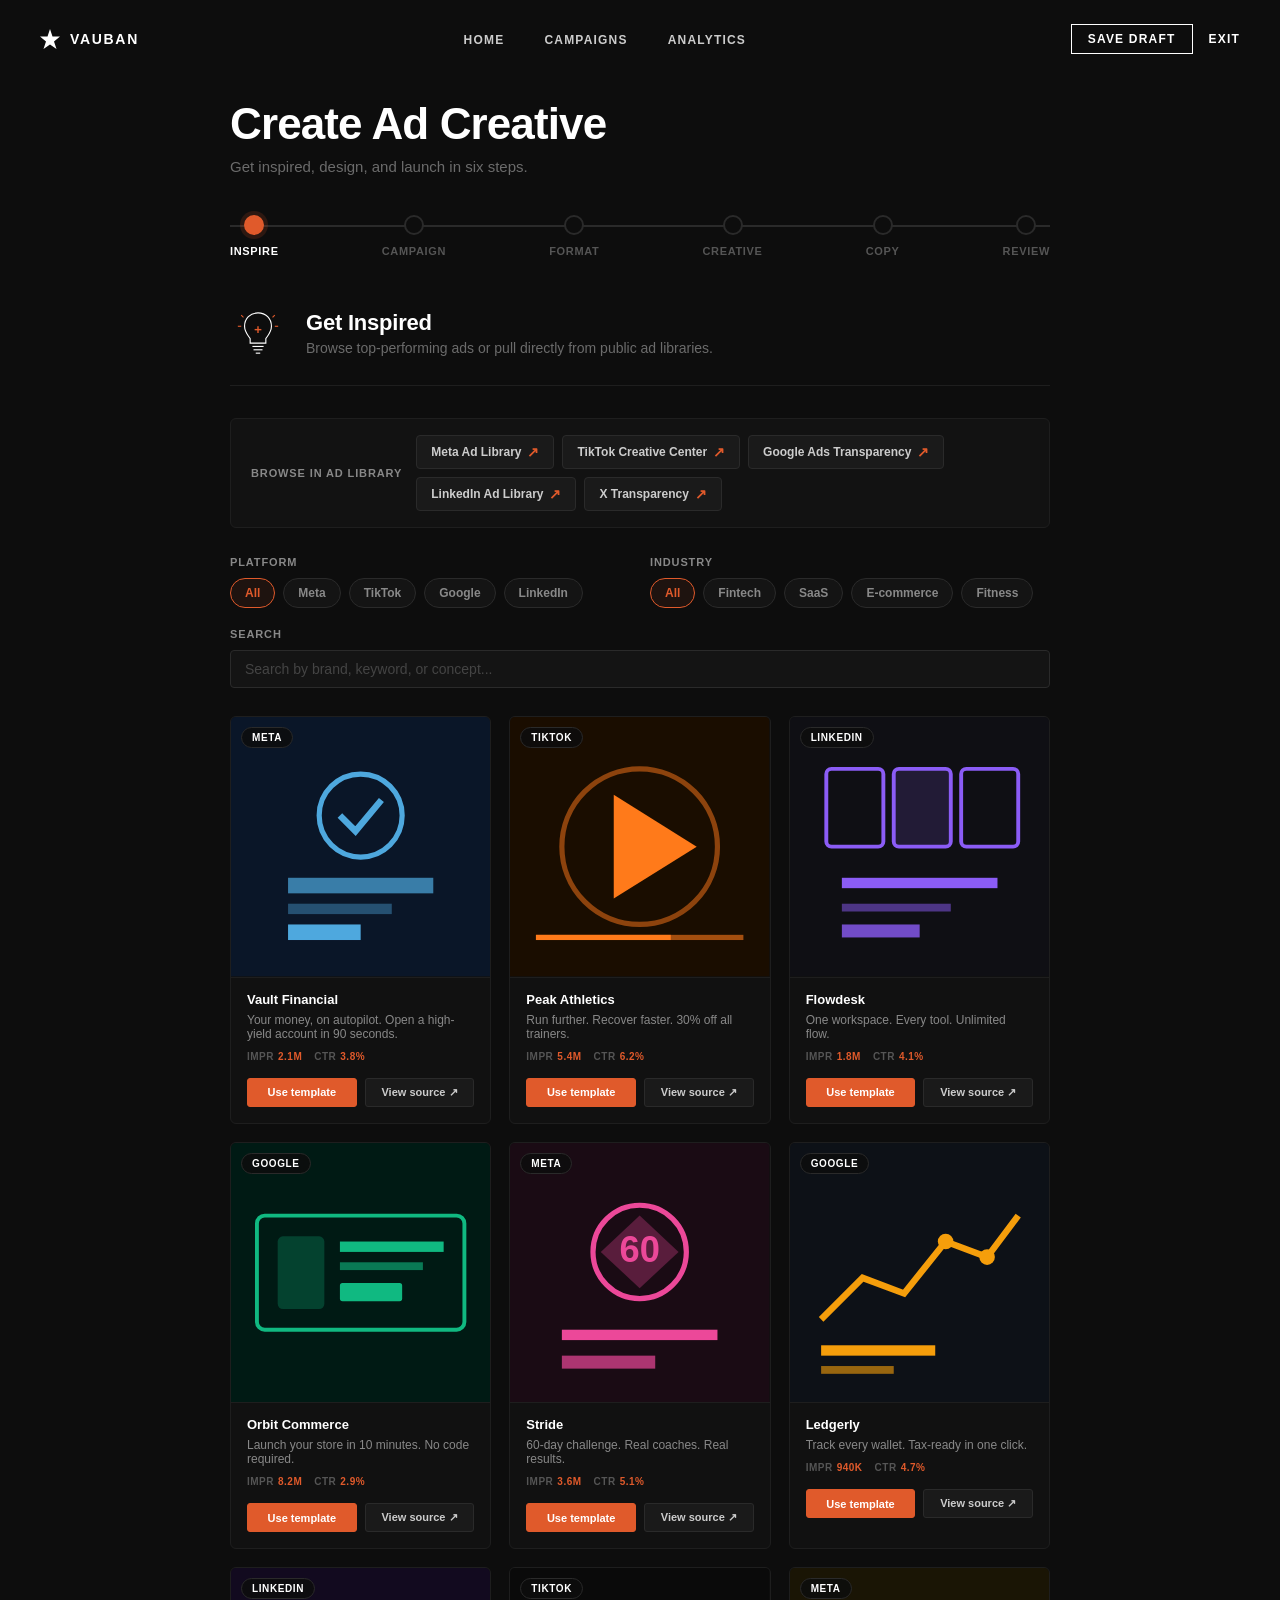
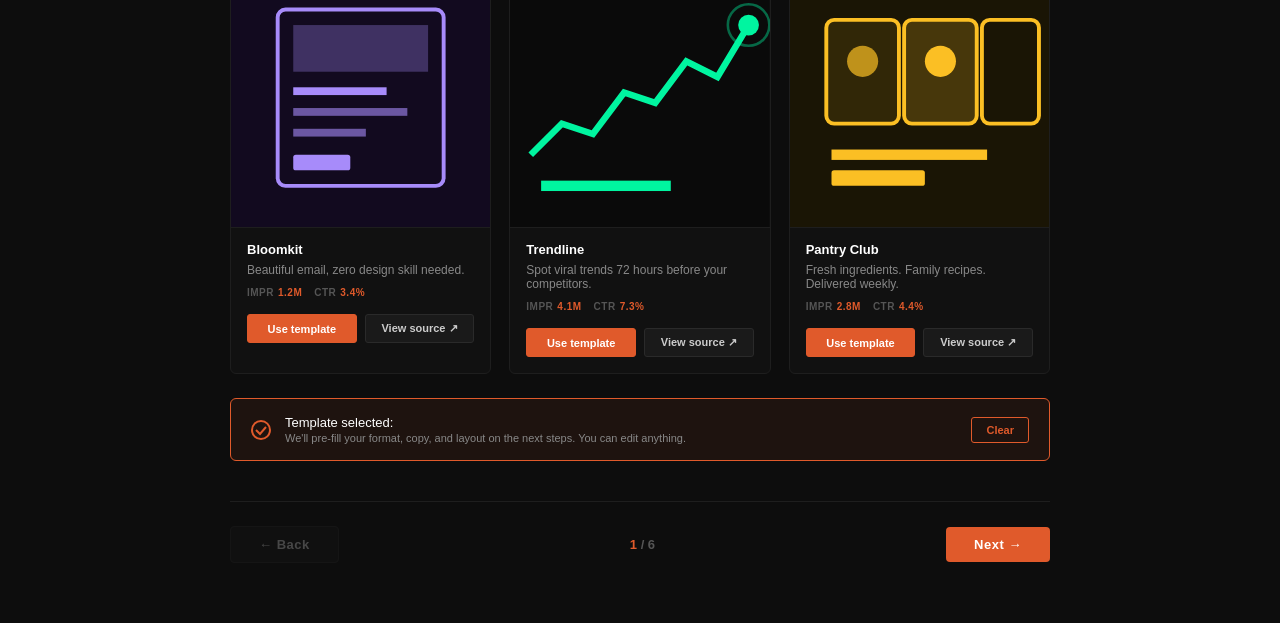
==== commit 1205ece1: "Add Inspire step with ad library integration New first step lets users browse a curated gallery of s" ====
--- a/ad-workflow.html
+++ b/ad-workflow.html
@@ -34,7 +34,7 @@
     <!-- Page Header -->
     <div class="workflow-header">
       <h1 class="workflow-title">Create Ad Creative</h1>
-      <p class="workflow-subtitle">Design and launch your ad in five simple steps.</p>
+      <p class="workflow-subtitle">Get inspired, design, and launch in six steps.</p>
     </div>
 
     <!-- Step Progress Bar -->
@@ -45,21 +45,25 @@
       <div class="stepper-steps">
         <button class="stepper-step active" data-step="1">
           <span class="stepper-dot"></span>
-          <span class="stepper-label">Campaign</span>
+          <span class="stepper-label">Inspire</span>
         </button>
         <button class="stepper-step" data-step="2">
           <span class="stepper-dot"></span>
-          <span class="stepper-label">Format</span>
+          <span class="stepper-label">Campaign</span>
         </button>
         <button class="stepper-step" data-step="3">
           <span class="stepper-dot"></span>
-          <span class="stepper-label">Creative</span>
+          <span class="stepper-label">Format</span>
         </button>
         <button class="stepper-step" data-step="4">
           <span class="stepper-dot"></span>
+          <span class="stepper-label">Creative</span>
+        </button>
+        <button class="stepper-step" data-step="5">
+          <span class="stepper-dot"></span>
           <span class="stepper-label">Copy</span>
         </button>
-        <button class="stepper-step" data-step="5">
+        <button class="stepper-step" data-step="6">
           <span class="stepper-dot"></span>
           <span class="stepper-label">Review</span>
         </button>
@@ -69,8 +73,105 @@
     <!-- Step Panels -->
     <div class="steps-container">
 
-      <!-- Step 1: Campaign Setup -->
+      <!-- Step 1: Inspire -->
       <section class="step-panel active" data-panel="1">
+        <div class="panel-header">
+          <div class="panel-icon">
+            <svg viewBox="0 0 100 100" fill="none" xmlns="http://www.w3.org/2000/svg">
+              <path d="M50 14 C36 14 26 24 26 38 C26 48 32 54 36 60 L36 68 L64 68 L64 60 C68 54 74 48 74 38 C74 24 64 14 50 14 Z" stroke="white" stroke-width="2" fill="none"/>
+              <line x1="40" y1="74" x2="60" y2="74" stroke="white" stroke-width="2"/>
+              <line x1="42" y1="80" x2="58" y2="80" stroke="white" stroke-width="2"/>
+              <line x1="46" y1="86" x2="54" y2="86" stroke="white" stroke-width="2"/>
+              <line x1="50" y1="38" x2="50" y2="50" stroke="#e05a2b" stroke-width="2.5"/>
+              <line x1="44" y1="44" x2="56" y2="44" stroke="#e05a2b" stroke-width="2.5"/>
+              <line x1="20" y1="38" x2="14" y2="38" stroke="#e05a2b" stroke-width="2"/>
+              <line x1="86" y1="38" x2="80" y2="38" stroke="#e05a2b" stroke-width="2"/>
+              <line x1="24" y1="22" x2="20" y2="18" stroke="#e05a2b" stroke-width="2"/>
+              <line x1="76" y1="22" x2="80" y2="18" stroke="#e05a2b" stroke-width="2"/>
+            </svg>
+          </div>
+          <div>
+            <h2 class="panel-title">Get Inspired</h2>
+            <p class="panel-desc">Browse top-performing ads or pull directly from public ad libraries.</p>
+          </div>
+        </div>
+
+        <!-- Ad Library Sources -->
+        <div class="library-bar">
+          <span class="library-bar-label">Browse in ad library</span>
+          <div class="library-links">
+            <a href="https://www.facebook.com/ads/library/" target="_blank" rel="noopener" class="library-link">
+              <span class="library-link-name">Meta Ad Library</span>
+              <span class="library-link-arrow">&#8599;</span>
+            </a>
+            <a href="https://library.tiktok.com/ads" target="_blank" rel="noopener" class="library-link">
+              <span class="library-link-name">TikTok Creative Center</span>
+              <span class="library-link-arrow">&#8599;</span>
+            </a>
+            <a href="https://adstransparency.google.com/" target="_blank" rel="noopener" class="library-link">
+              <span class="library-link-name">Google Ads Transparency</span>
+              <span class="library-link-arrow">&#8599;</span>
+            </a>
+            <a href="https://www.linkedin.com/ad-library/home" target="_blank" rel="noopener" class="library-link">
+              <span class="library-link-name">LinkedIn Ad Library</span>
+              <span class="library-link-arrow">&#8599;</span>
+            </a>
+            <a href="https://transparency.x.com/en" target="_blank" rel="noopener" class="library-link">
+              <span class="library-link-name">X Transparency</span>
+              <span class="library-link-arrow">&#8599;</span>
+            </a>
+          </div>
+        </div>
+
+        <!-- Filters -->
+        <div class="inspire-filters">
+          <div class="filter-group">
+            <label class="form-label">Platform</label>
+            <div class="chip-row">
+              <button class="chip active" data-filter="platform" data-value="all">All</button>
+              <button class="chip" data-filter="platform" data-value="meta">Meta</button>
+              <button class="chip" data-filter="platform" data-value="tiktok">TikTok</button>
+              <button class="chip" data-filter="platform" data-value="google">Google</button>
+              <button class="chip" data-filter="platform" data-value="linkedin">LinkedIn</button>
+            </div>
+          </div>
+          <div class="filter-group">
+            <label class="form-label">Industry</label>
+            <div class="chip-row">
+              <button class="chip active" data-filter="industry" data-value="all">All</button>
+              <button class="chip" data-filter="industry" data-value="fintech">Fintech</button>
+              <button class="chip" data-filter="industry" data-value="saas">SaaS</button>
+              <button class="chip" data-filter="industry" data-value="ecommerce">E-commerce</button>
+              <button class="chip" data-filter="industry" data-value="fitness">Fitness</button>
+            </div>
+          </div>
+          <div class="filter-group full-width">
+            <label class="form-label" for="inspireSearch">Search</label>
+            <input type="text" id="inspireSearch" class="form-input" placeholder="Search by brand, keyword, or concept..." />
+          </div>
+        </div>
+
+        <!-- Inspiration Gallery -->
+        <div class="inspire-gallery" id="inspireGallery"></div>
+
+        <!-- Selected inspiration banner -->
+        <div class="selected-banner" id="selectedBanner" hidden>
+          <div class="selected-banner-icon">
+            <svg viewBox="0 0 20 20" fill="none" xmlns="http://www.w3.org/2000/svg">
+              <circle cx="10" cy="10" r="9" stroke="#e05a2b" stroke-width="2"/>
+              <polyline points="5,10 9,14 15,7" stroke="#e05a2b" stroke-width="2" fill="none"/>
+            </svg>
+          </div>
+          <div class="selected-banner-body">
+            <span class="selected-banner-title">Template selected: <strong id="selectedTitle"></strong></span>
+            <span class="selected-banner-sub">We'll pre-fill your format, copy, and layout on the next steps. You can edit anything.</span>
+          </div>
+          <button class="selected-banner-clear" id="selectedClear">Clear</button>
+        </div>
+      </section>
+
+      <!-- Step 2: Campaign Setup -->
+      <section class="step-panel" data-panel="2">
         <div class="panel-header">
           <div class="panel-icon">
             <svg viewBox="0 0 100 100" fill="none" xmlns="http://www.w3.org/2000/svg">
@@ -143,8 +244,8 @@
         </div>
       </section>
 
-      <!-- Step 2: Ad Format -->
-      <section class="step-panel" data-panel="2">
+      <!-- Step 3: Ad Format -->
+      <section class="step-panel" data-panel="3">
         <div class="panel-header">
           <div class="panel-icon">
             <svg viewBox="0 0 100 100" fill="none" xmlns="http://www.w3.org/2000/svg">
@@ -263,8 +364,8 @@
         </div>
       </section>
 
-      <!-- Step 3: Creative Design -->
-      <section class="step-panel" data-panel="3">
+      <!-- Step 4: Creative Design -->
+      <section class="step-panel" data-panel="4">
         <div class="panel-header">
           <div class="panel-icon">
             <svg viewBox="0 0 100 100" fill="none" xmlns="http://www.w3.org/2000/svg">
@@ -330,8 +431,8 @@
         </div>
       </section>
 
-      <!-- Step 4: Copy & Text -->
-      <section class="step-panel" data-panel="4">
+      <!-- Step 5: Copy & Text -->
+      <section class="step-panel" data-panel="5">
         <div class="panel-header">
           <div class="panel-icon">
             <svg viewBox="0 0 100 100" fill="none" xmlns="http://www.w3.org/2000/svg">
@@ -388,8 +489,8 @@
         </div>
       </section>
 
-      <!-- Step 5: Review & Launch -->
-      <section class="step-panel" data-panel="5">
+      <!-- Step 6: Review & Launch -->
+      <section class="step-panel" data-panel="6">
         <div class="panel-header">
           <div class="panel-icon">
             <svg viewBox="0 0 100 100" fill="none" xmlns="http://www.w3.org/2000/svg">
@@ -408,6 +509,11 @@
         </div>
         <div class="review-grid">
           <div class="review-card">
+            <h3 class="review-card-title">Inspiration</h3>
+            <div class="review-row"><span class="review-label">Template</span><span class="review-value" id="revTemplate">None</span></div>
+            <div class="review-row"><span class="review-label">Source</span><span class="review-value" id="revSource">--</span></div>
+          </div>
+          <div class="review-card">
             <h3 class="review-card-title">Campaign</h3>
             <div class="review-row"><span class="review-label">Name</span><span class="review-value" id="revName">--</span></div>
             <div class="review-row"><span class="review-label">Objective</span><span class="review-value" id="revObjective">--</span></div>
@@ -439,7 +545,7 @@
         &larr; Back
       </button>
       <div class="step-indicator">
-        <span id="currentStep">1</span> / 5
+        <span id="currentStep">1</span> / 6
       </div>
       <button class="wf-btn wf-btn-primary" id="btnNext">
         Next &rarr;
--- a/ad-workflow.css
+++ b/ad-workflow.css
@@ -509,6 +509,311 @@
   background: #c94d24;
 }
 
+/* ── Inspire Step ── */
+.library-bar {
+  display: flex;
+  flex-wrap: wrap;
+  align-items: center;
+  gap: 14px;
+  padding: 16px 20px;
+  background: #121212;
+  border: 1px solid #1e1e1e;
+  border-radius: 6px;
+  margin-bottom: 28px;
+}
+
+.library-bar-label {
+  font-size: 11px;
+  font-weight: 700;
+  text-transform: uppercase;
+  letter-spacing: 0.08em;
+  color: #888;
+}
+
+.library-links {
+  display: flex;
+  flex-wrap: wrap;
+  gap: 8px;
+  flex: 1;
+}
+
+.library-link {
+  display: inline-flex;
+  align-items: center;
+  gap: 6px;
+  padding: 8px 14px;
+  background: #1a1a1a;
+  border: 1px solid #2a2a2a;
+  border-radius: 4px;
+  font-size: 12px;
+  font-weight: 600;
+  color: #ccc;
+  transition: border-color 0.2s, color 0.2s, background 0.2s;
+}
+
+.library-link:hover {
+  border-color: #e05a2b;
+  color: #fff;
+  background: rgba(224, 90, 43, 0.08);
+}
+
+.library-link-arrow {
+  font-size: 14px;
+  color: #e05a2b;
+}
+
+.inspire-filters {
+  display: grid;
+  grid-template-columns: 1fr 1fr;
+  gap: 20px;
+  margin-bottom: 28px;
+}
+
+.filter-group {
+  display: flex;
+  flex-direction: column;
+  gap: 10px;
+}
+
+.filter-group.full-width {
+  grid-column: 1 / -1;
+}
+
+.chip-row {
+  display: flex;
+  flex-wrap: wrap;
+  gap: 8px;
+}
+
+.chip {
+  padding: 7px 14px;
+  background: #141414;
+  border: 1px solid #2a2a2a;
+  color: #888;
+  font-family: inherit;
+  font-size: 12px;
+  font-weight: 600;
+  border-radius: 20px;
+  cursor: pointer;
+  transition: border-color 0.2s, color 0.2s, background 0.2s;
+}
+
+.chip:hover {
+  border-color: #444;
+  color: #ccc;
+}
+
+.chip.active {
+  border-color: #e05a2b;
+  color: #e05a2b;
+  background: rgba(224, 90, 43, 0.08);
+}
+
+.inspire-gallery {
+  display: grid;
+  grid-template-columns: repeat(3, 1fr);
+  gap: 18px;
+}
+
+.inspire-card {
+  display: flex;
+  flex-direction: column;
+  border: 1px solid #1e1e1e;
+  border-radius: 6px;
+  overflow: hidden;
+  background: #111;
+  transition: border-color 0.2s, transform 0.2s;
+}
+
+.inspire-card:hover {
+  border-color: #e05a2b;
+  transform: translateY(-2px);
+}
+
+.inspire-card.selected {
+  border-color: #e05a2b;
+  box-shadow: 0 0 0 1px #e05a2b;
+}
+
+.inspire-thumb {
+  position: relative;
+  aspect-ratio: 1 / 1;
+  display: flex;
+  align-items: center;
+  justify-content: center;
+  overflow: hidden;
+}
+
+.inspire-thumb svg {
+  width: 100%;
+  height: 100%;
+}
+
+.inspire-platform-badge {
+  position: absolute;
+  top: 10px;
+  left: 10px;
+  padding: 4px 10px;
+  background: rgba(13, 13, 13, 0.85);
+  border: 1px solid #2a2a2a;
+  border-radius: 12px;
+  font-size: 10px;
+  font-weight: 700;
+  letter-spacing: 0.06em;
+  text-transform: uppercase;
+  color: #fff;
+  backdrop-filter: blur(4px);
+}
+
+.inspire-meta {
+  padding: 14px 16px 16px;
+  display: flex;
+  flex-direction: column;
+  gap: 6px;
+  border-top: 1px solid #1e1e1e;
+}
+
+.inspire-brand {
+  font-size: 13px;
+  font-weight: 700;
+  color: #fff;
+}
+
+.inspire-headline {
+  font-size: 12px;
+  color: #888;
+  font-weight: 500;
+  display: -webkit-box;
+  -webkit-line-clamp: 2;
+  -webkit-box-orient: vertical;
+  overflow: hidden;
+}
+
+.inspire-stats {
+  display: flex;
+  gap: 12px;
+  font-size: 10px;
+  color: #555;
+  font-weight: 600;
+  text-transform: uppercase;
+  letter-spacing: 0.05em;
+  margin-top: 4px;
+}
+
+.inspire-stat {
+  display: flex;
+  align-items: center;
+  gap: 4px;
+}
+
+.inspire-stat-val {
+  color: #e05a2b;
+}
+
+.inspire-actions {
+  display: flex;
+  gap: 8px;
+  margin-top: 10px;
+}
+
+.inspire-btn {
+  flex: 1;
+  padding: 7px 10px;
+  background: #1a1a1a;
+  border: 1px solid #2a2a2a;
+  color: #ccc;
+  font-family: inherit;
+  font-size: 11px;
+  font-weight: 600;
+  border-radius: 3px;
+  cursor: pointer;
+  transition: background 0.2s, border-color 0.2s, color 0.2s;
+  text-align: center;
+  text-decoration: none;
+}
+
+.inspire-btn:hover {
+  border-color: #444;
+  color: #fff;
+}
+
+.inspire-btn-primary {
+  background: #e05a2b;
+  border-color: #e05a2b;
+  color: #fff;
+}
+
+.inspire-btn-primary:hover {
+  background: #c94d24;
+  border-color: #c94d24;
+  color: #fff;
+}
+
+.inspire-empty {
+  grid-column: 1 / -1;
+  text-align: center;
+  padding: 48px 20px;
+  color: #555;
+  font-size: 13px;
+  border: 1px dashed #2a2a2a;
+  border-radius: 6px;
+}
+
+.selected-banner {
+  display: flex;
+  align-items: center;
+  gap: 14px;
+  margin-top: 24px;
+  padding: 16px 20px;
+  background: rgba(224, 90, 43, 0.08);
+  border: 1px solid #e05a2b;
+  border-radius: 6px;
+}
+
+.selected-banner-icon {
+  width: 20px;
+  height: 20px;
+  flex-shrink: 0;
+}
+
+.selected-banner-body {
+  display: flex;
+  flex-direction: column;
+  gap: 2px;
+  flex: 1;
+}
+
+.selected-banner-title {
+  font-size: 13px;
+  color: #fff;
+}
+
+.selected-banner-title strong {
+  color: #e05a2b;
+}
+
+.selected-banner-sub {
+  font-size: 11px;
+  color: #888;
+}
+
+.selected-banner-clear {
+  background: none;
+  border: 1px solid #e05a2b;
+  color: #e05a2b;
+  padding: 6px 14px;
+  font-family: inherit;
+  font-size: 11px;
+  font-weight: 700;
+  border-radius: 3px;
+  cursor: pointer;
+  transition: background 0.2s;
+}
+
+.selected-banner-clear:hover {
+  background: rgba(224, 90, 43, 0.15);
+}
+
 /* ── Responsive ── */
 @media (max-width: 700px) {
   .workflow {
@@ -530,10 +835,27 @@
   .stepper-label {
     font-size: 9px;
   }
+
+  .inspire-gallery {
+    grid-template-columns: 1fr 1fr;
+  }
+
+  .inspire-filters {
+    grid-template-columns: 1fr;
+  }
+
+  .library-bar {
+    flex-direction: column;
+    align-items: flex-start;
+  }
 }
 
 @media (max-width: 480px) {
   .format-grid {
     grid-template-columns: 1fr;
   }
-}
+
+  .inspire-gallery {
+    grid-template-columns: 1fr;
+  }
+}
